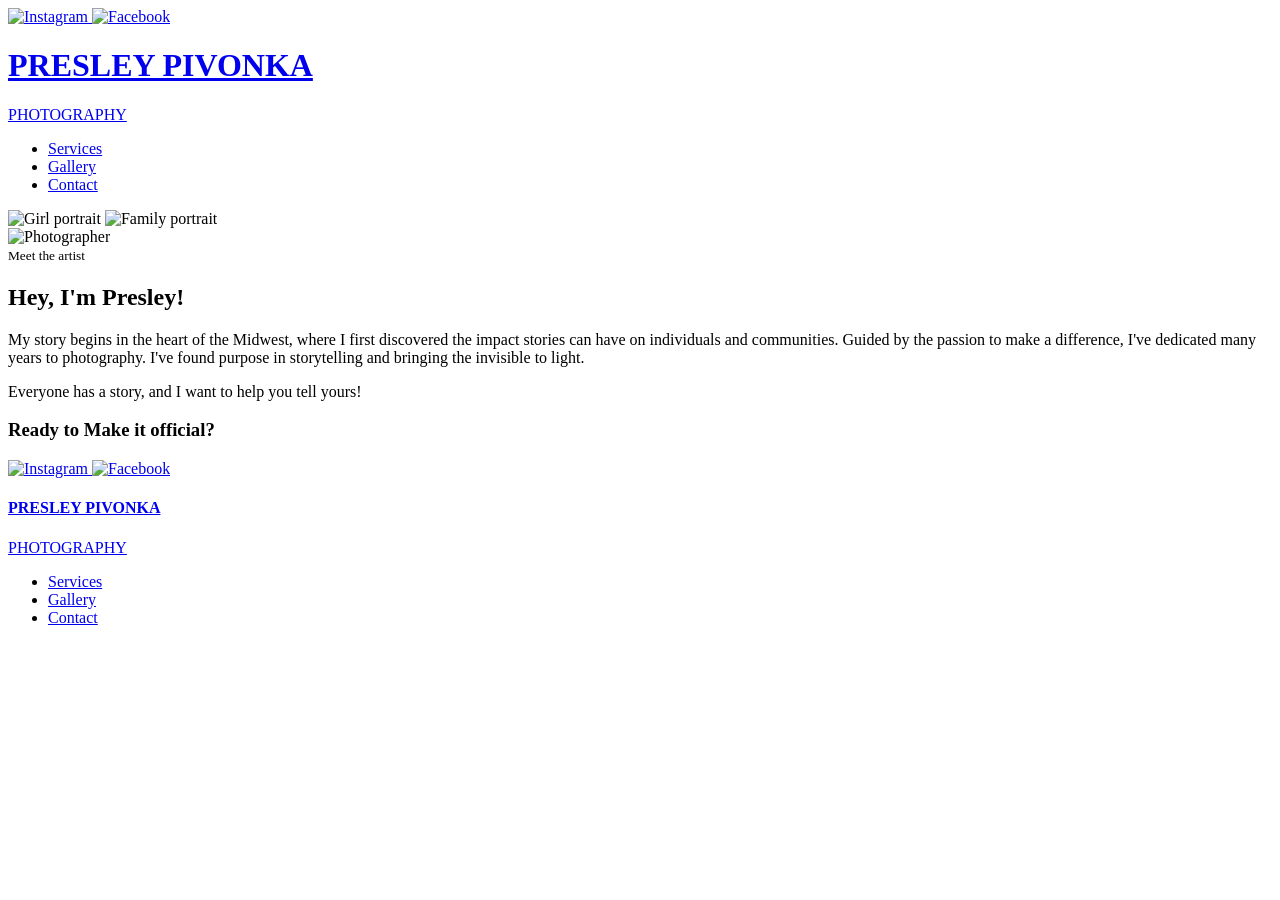
==== index.html @ f3a0726c "added favicons" ====
<!DOCTYPE html>
<html lang="en">
<head>
    <meta charset="UTF-8">
    <meta name="viewport" content="width=device-width, initial-scale=1.0">

    <title>Presley Pivonka Photography</title>

    <link rel="preconnect" href="https://fonts.googleapis.com">
    <link rel="preconnect" href="https://fonts.gstatic.com" crossorigin>

    <link href="https://fonts.googleapis.com/css2?family=Cormorant+Garamond:wght@400;600&family=Inter:wght@300;400;500&display=swap" rel="stylesheet">

	<link rel="icon" href="images/branding/favicon.ico" sizes="any">
	<link rel="icon" type="image/png" sizes="32x32" href="images/branding/favicon-32x32.png">
	<link rel="icon" type="image/png" sizes="192x192" href="images/branding/favicon-192x192.png">
	<link rel="apple-touch-icon" href="images/branding/favicon-192x192.png">

    <link rel="stylesheet" href="css/style.css">
</head>

<body>

<header>
    <div class="nav-wrapper">

        <div class="socials">
			<a href="https://instagram.com/presley.pivonka/" target="_blank">
				<img src="images/branding/instagram.png" alt="Instagram">
			</a>

			<a href="https://facebook.com/presley.pivonka" target="_blank">
				<img src="images/branding/facebook.png" alt="Facebook">
			</a>
		</div>

		<a href="index.html" class="logo">
			<h1>PRESLEY PIVONKA</h1>
			<span>PHOTOGRAPHY</span>
		</a>

        <nav>
            <ul>
                <li><a href="services.html">Services</a></li>
                <li><a href="gallery.html">Gallery</a></li>
                <li><a href="contact.html">Contact</a></li>
            </ul>
        </nav>

    </div>
</header>

<main class="container">

    <!-- Hero Images -->
    <section class="hero-grid">
        <img src="images/home/hero-1.jpg" alt="Girl portrait">
        <img src="images/home/hero-2.jpg" alt="Family portrait">
    </section>

    <!-- About -->
    <section class="about">

        <div class="about-image">
            <img src="images/home/presley.jpg" alt="Photographer">
        </div>

        <div class="about-content">
            <small>Meet the artist</small>

            <h2>Hey, I'm Presley!</h2>

            <p>
                My story begins in the heart of the Midwest, where I first
                discovered the impact stories can have on individuals and
                communities. Guided by the passion to make a difference,
                I've dedicated many years to photography. I've found purpose
                in storytelling and bringing the invisible to light.
            </p>

            <p>
                Everyone has a story, and I want to help you tell yours!
            </p>
        </div>

    </section>

    <!-- CTA -->
    <section class="cta">
        <h3>Ready to Make it official?</h3>
    </section>

</main>

<div class="divider"></div>

<footer>
    <div class="footer-inner">

        <div class="footer-socials">
			<a href="https://instagram.com/" target="_blank">
				<img src="images/branding/instagram.png" alt="Instagram">
			</a>

			<a href="https://facebook.com/" target="_blank">
				<img src="images/branding/facebook.png" alt="Facebook">
			</a>
		</div>

		<a href="index.html" class="footer-logo">
			<h4>PRESLEY PIVONKA</h4>
			<span>PHOTOGRAPHY</span>
		</a>

        <div class="footer-links">
            <ul>
                <li><a href="services.html">Services</a></li>
                <li><a href="gallery.html">Gallery</a></li>
                <li><a href="Contact.html">Contact</a></li>
            </ul>
        </div>

    </div>
</footer>

</body>
</html>
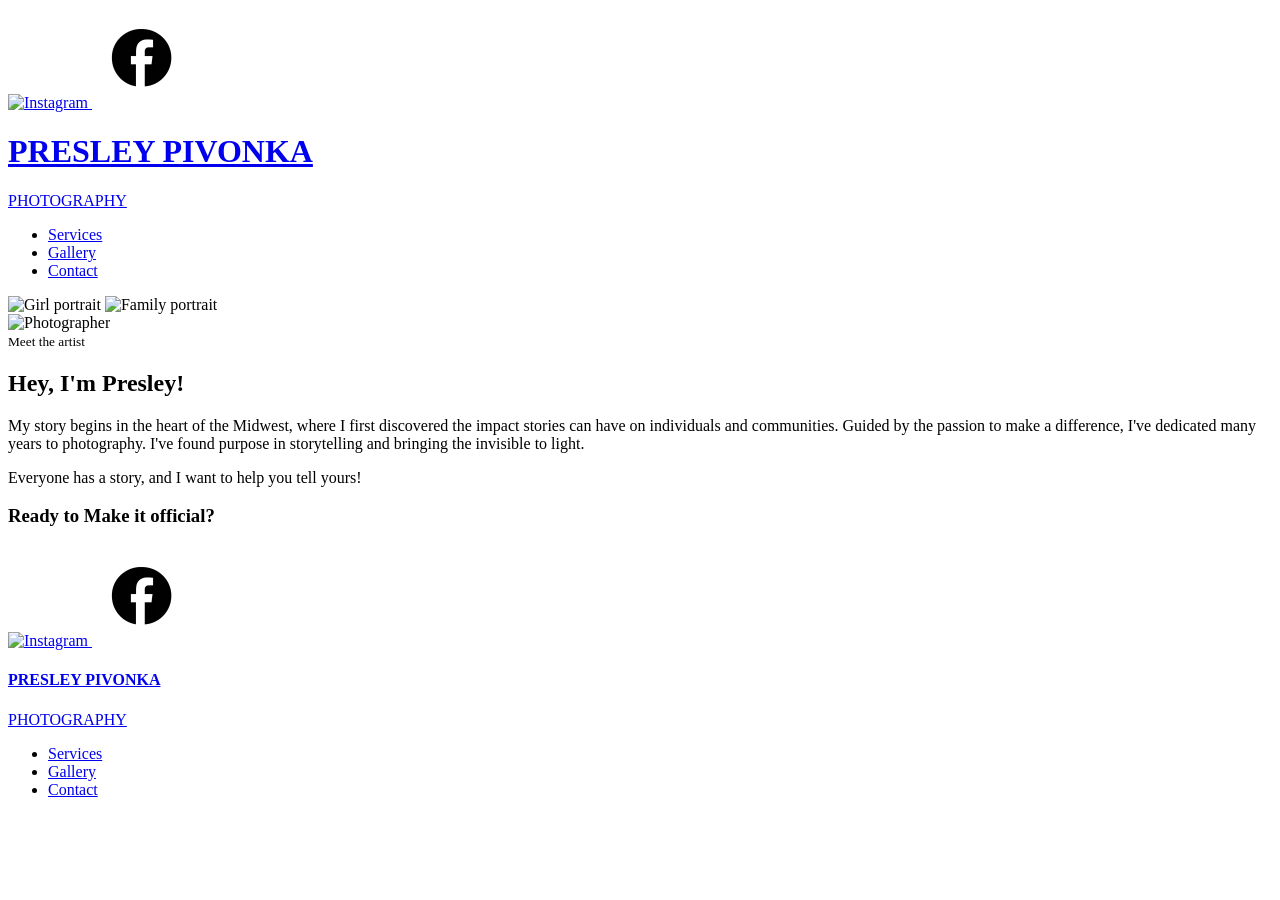
==== commit 9d68d44d: "fixed footer contact link in index" ====
--- a/index.html
+++ b/index.html
@@ -98,11 +98,11 @@
     <div class="footer-inner">
 
         <div class="footer-socials">
-			<a href="https://instagram.com/" target="_blank">
+			<a href="https://instagram.com/presley.pivonka/" target="_blank">
 				<img src="images/branding/instagram.png" alt="Instagram">
 			</a>
 
-			<a href="https://facebook.com/" target="_blank">
+			<a href="https://facebook.com/presley.pivonka" target="_blank">
 				<img src="images/branding/facebook.png" alt="Facebook">
 			</a>
 		</div>
@@ -116,7 +116,7 @@
             <ul>
                 <li><a href="services.html">Services</a></li>
                 <li><a href="gallery.html">Gallery</a></li>
-                <li><a href="Contact.html">Contact</a></li>
+                <li><a href="contact.html">Contact</a></li>
             </ul>
         </div>
 
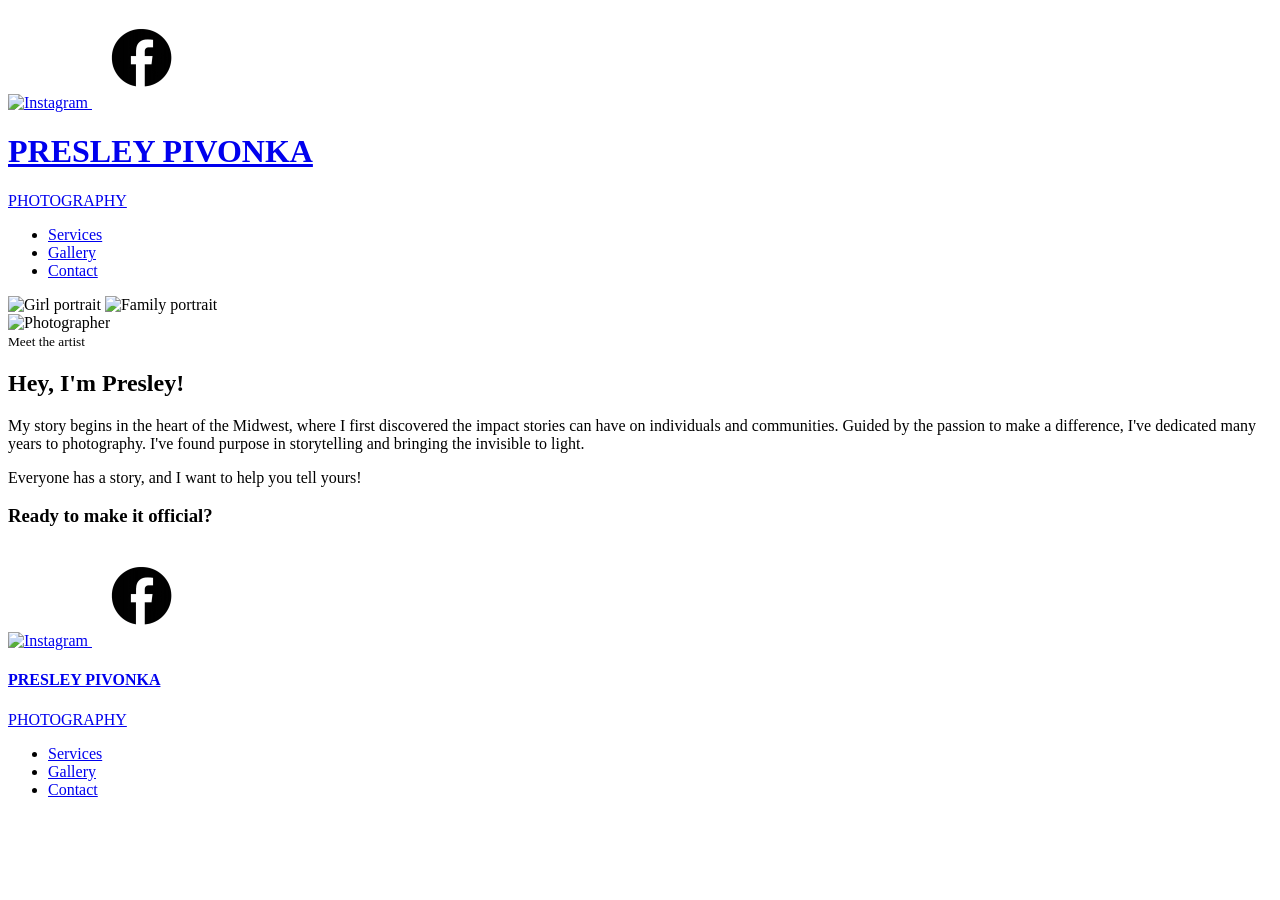
==== commit 2e1cc1fe: "Minor bug fixes" ====
--- a/index.html
+++ b/index.html
@@ -87,7 +87,7 @@
 
     <!-- CTA -->
     <section class="cta">
-        <h3>Ready to Make it official?</h3>
+        <h3>Ready to make it official?</h3>
     </section>
 
 </main>
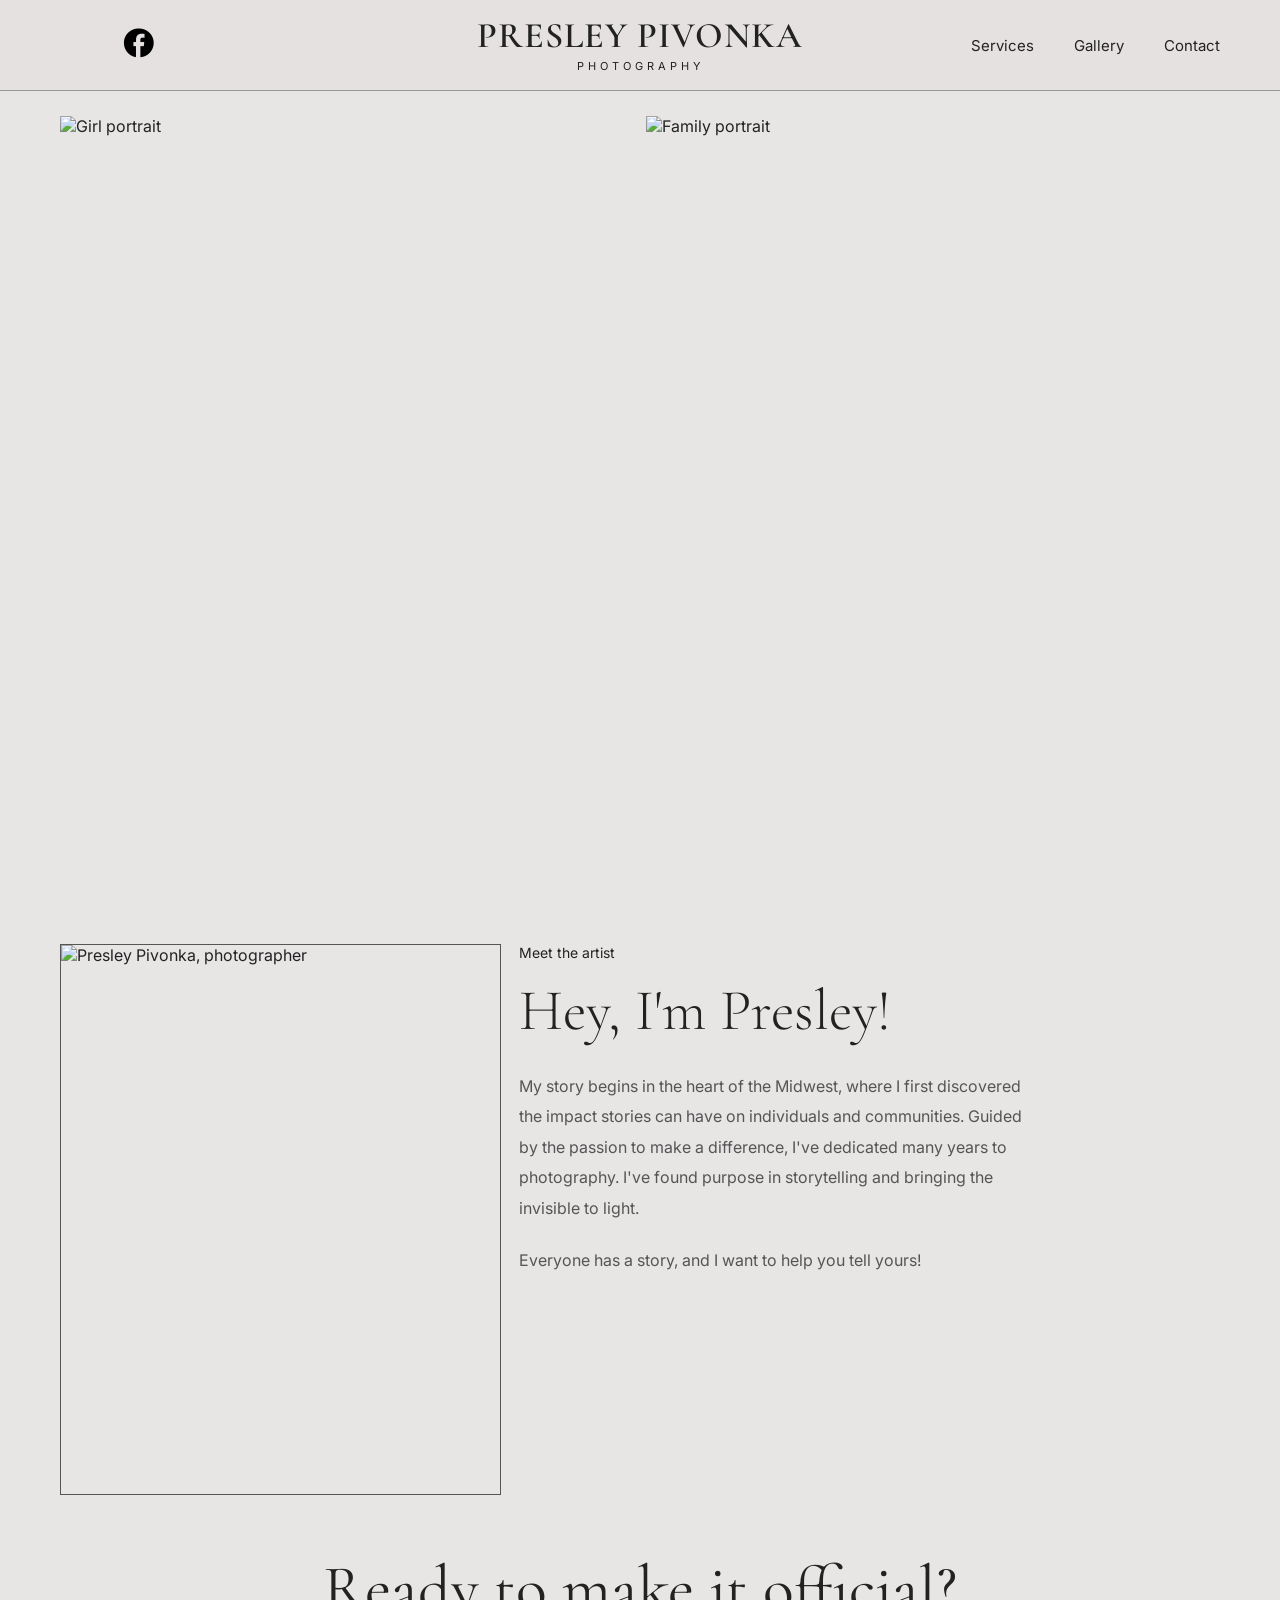
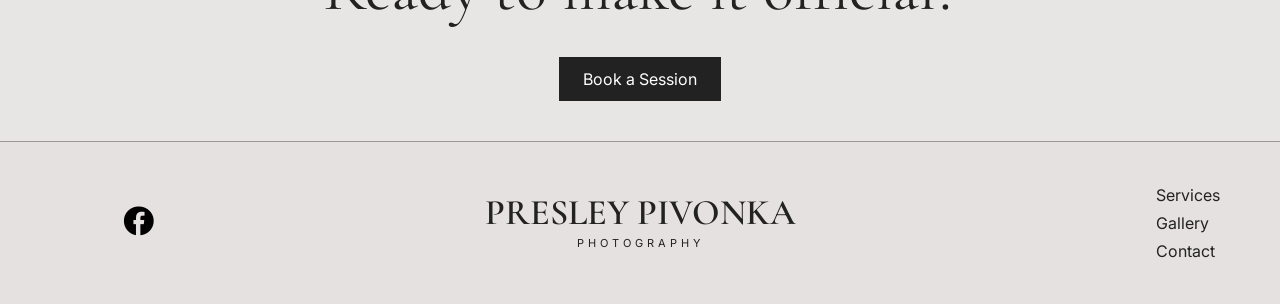
==== commit 2b7cdd5c: "Code cleanup" ====
--- a/index.html
+++ b/index.html
@@ -3,13 +3,14 @@
 <head>
     <meta charset="UTF-8">
     <meta name="viewport" content="width=device-width, initial-scale=1.0">
+	<meta name="description" content="Presley Pivonka Photography — capturing authentic family, senior, couples, and wedding moments in the Midwest.">
 
     <title>Presley Pivonka Photography</title>
 
     <link rel="preconnect" href="https://fonts.googleapis.com">
     <link rel="preconnect" href="https://fonts.gstatic.com" crossorigin>
 
-    <link href="https://fonts.googleapis.com/css2?family=Cormorant+Garamond:wght@400;600&family=Inter:wght@300;400;500&display=swap" rel="stylesheet">
+    <link href="https://fonts.googleapis.com/css2?family=Cormorant+Garamond:wght@300;400;600&family=Inter:wght@300;400;500&display=swap" rel="stylesheet">
 
 	<link rel="icon" href="images/branding/favicon.ico" sizes="any">
 	<link rel="icon" type="image/png" sizes="32x32" href="images/branding/favicon-32x32.png">
@@ -25,12 +26,12 @@
     <div class="nav-wrapper">
 
         <div class="socials">
-			<a href="https://instagram.com/presley.pivonka/" target="_blank">
-				<img src="images/branding/instagram.png" alt="Instagram">
+			<a href="https://instagram.com/presley.pivonka/" target="_blank" rel="noopener noreferrer" aria-label="Presley Pivonka on Instagram">
+				<img src="images/branding/instagram.png" alt="">
 			</a>
 
-			<a href="https://facebook.com/presley.pivonka" target="_blank">
-				<img src="images/branding/facebook.png" alt="Facebook">
+			<a href="https://facebook.com/presley.pivonka" target="_blank" rel="noopener noreferrer" aria-label="Presley Pivonka on Facebook">
+				<img src="images/branding/facebook.png" alt="">
 			</a>
 		</div>
 
@@ -39,7 +40,7 @@
 			<span>PHOTOGRAPHY</span>
 		</a>
 
-        <nav>
+        <nav aria-label="Main navigation">
             <ul>
                 <li><a href="services.html">Services</a></li>
                 <li><a href="gallery.html">Gallery</a></li>
@@ -54,15 +55,15 @@
 
     <!-- Hero Images -->
     <section class="hero-grid">
-        <img src="images/home/hero-1.jpg" alt="Girl portrait">
-        <img src="images/home/hero-2.jpg" alt="Family portrait">
+        <img src="images/home/hero-1.jpg" alt="Girl portrait" loading="eager">
+        <img src="images/home/hero-2.jpg" alt="Family portrait" loading="eager">
     </section>
 
     <!-- About -->
     <section class="about">
 
         <div class="about-image">
-            <img src="images/home/presley.jpg" alt="Photographer">
+            <img src="images/home/presley.jpg" alt="Presley Pivonka, photographer" loading="lazy">
         </div>
 
         <div class="about-content">
@@ -88,6 +89,7 @@
     <!-- CTA -->
     <section class="cta">
         <h3>Ready to make it official?</h3>
+        <a href="contact.html" class="service-btn">Book a Session</a>
     </section>
 
 </main>
@@ -98,12 +100,12 @@
     <div class="footer-inner">
 
         <div class="footer-socials">
-			<a href="https://instagram.com/presley.pivonka/" target="_blank">
-				<img src="images/branding/instagram.png" alt="Instagram">
+			<a href="https://instagram.com/presley.pivonka/" target="_blank" rel="noopener noreferrer" aria-label="Presley Pivonka on Instagram">
+				<img src="images/branding/instagram.png" alt="">
 			</a>
 
-			<a href="https://facebook.com/presley.pivonka" target="_blank">
-				<img src="images/branding/facebook.png" alt="Facebook">
+			<a href="https://facebook.com/presley.pivonka" target="_blank" rel="noopener noreferrer" aria-label="Presley Pivonka on Facebook">
+				<img src="images/branding/facebook.png" alt="">
 			</a>
 		</div>
 
--- a/css/style.css
+++ b/css/style.css
@@ -0,0 +1,701 @@
+/* =====================
+   CSS VARIABLES
+===================== */
+
+:root {
+    --bg:           #e8e5e5;
+    --surface:      #e5e1e1;
+    --text:         #222;
+    --muted:        #555;
+    --border:       #bbb;
+    --border-light: #ddd;
+    --border-mid:   #999;
+    --white:        #fff;
+}
+
+/* =====================
+   GLOBAL
+===================== */
+
+html {
+    scroll-behavior: smooth;
+}
+
+a:focus-visible,
+button:focus-visible,
+input:focus-visible,
+select:focus-visible,
+textarea:focus-visible {
+    outline: 2px solid var(--text);
+    outline-offset: 2px;
+}
+
+* {
+    margin: 0;
+    padding: 0;
+    box-sizing: border-box;
+}
+
+img {
+    max-width: 100%;
+    display: block;
+}
+
+body {
+    background: var(--bg);
+    color: var(--text);
+    font-family: 'Inter', sans-serif;
+}
+
+/* =====================
+   HEADER
+===================== */
+
+header {
+    background: var(--surface);
+    border-bottom: 1px solid var(--border-mid);
+}
+
+.nav-wrapper {
+    max-width: 1200px;
+    width: 100%;
+    margin: auto;
+    padding: 0 20px;
+    height: 90px;
+
+    display: grid;
+    grid-template-columns: 1fr auto 1fr;
+    align-items: center;
+}
+
+/* Logo Link */
+
+.logo {
+    text-align: center;
+    line-height: 1.1;
+    text-decoration: none;
+    color: var(--text);
+    display: block;
+    cursor: pointer;
+    transition: opacity .3s ease;
+}
+
+.logo:hover {
+    opacity: .8;
+}
+
+/* Shared styles for <h1> (home) and <p class="logo-name"> (inner pages) */
+.logo h1,
+.logo-name {
+    font-family: 'Cormorant Garamond', serif;
+    font-size: 36px;
+    letter-spacing: 1px;
+    font-weight: 600;
+    margin: 0;
+}
+
+.logo span {
+    font-size: 11px;
+    letter-spacing: 4px;
+}
+
+/* Social Images */
+
+.socials {
+    justify-self: start;
+}
+
+.socials a {
+    display: inline-block;
+}
+
+.socials img {
+    width: 50px;
+    height: auto;
+    display: block;
+    transition: opacity .3s ease;
+}
+
+.socials img:hover {
+    opacity: .8;
+}
+
+/* Navigation */
+
+nav {
+    justify-self: end;
+}
+
+nav ul {
+    display: flex;
+    list-style: none;
+    gap: 40px;
+}
+
+nav a {
+    text-decoration: none;
+    color: var(--text);
+    font-size: 15px;
+    transition: opacity .3s ease;
+}
+
+nav a:hover {
+    opacity: .7;
+}
+
+/* Active page indicator */
+nav a[aria-current="page"] {
+    opacity: .45;
+    pointer-events: none;
+}
+
+/* =====================
+   MAIN CONTENT
+===================== */
+
+.container {
+    max-width: 1200px;
+    width: 100%;
+    margin: 25px auto 0;
+    padding: 0 20px;
+}
+
+/* Hero Images */
+
+.hero-grid {
+    display: grid;
+    grid-template-columns: 1fr 1fr;
+    gap: 12px;
+}
+
+.hero-grid img {
+    width: 100%;
+    height: 800px;
+    object-fit: cover;
+    display: block;
+}
+
+/* =====================
+   ABOUT SECTION
+===================== */
+
+.about {
+    margin-top: 28px;
+
+    display: grid;
+    grid-template-columns: 38% 62%;
+    gap: 18px;
+    align-items: start;
+}
+
+.about-image img {
+    width: 100%;
+    aspect-ratio: 4 / 5;
+    object-fit: cover;
+    border: 1px solid var(--muted);
+}
+
+.about-content small {
+    display: block;
+    margin-bottom: 14px;
+    font-size: 14px;
+}
+
+.about-content h2 {
+    font-size: 58px;
+    font-weight: 300;
+    margin-bottom: 25px;
+    font-family: 'Cormorant Garamond', serif;
+}
+
+.about-content p {
+    max-width: 520px;
+    line-height: 1.9;
+    color: var(--muted);
+    margin-bottom: 22px;
+}
+
+/* =====================
+   CTA
+===================== */
+
+.cta {
+    text-align: center;
+    margin: 55px 0 40px;
+}
+
+.cta h3 {
+    font-family: 'Cormorant Garamond', serif;
+    font-size: 64px;
+    font-weight: 400;
+    margin-bottom: 30px;
+}
+
+/* Reset service-btn margin when used inside .cta */
+.cta .service-btn {
+    margin: 0;
+}
+
+/* =====================
+   DIVIDER
+===================== */
+
+.divider {
+    border-top: 1px solid var(--border-mid);
+}
+
+/* =====================
+   FOOTER
+===================== */
+
+footer {
+    background: var(--surface);
+    padding: 35px 0;
+}
+
+.footer-inner {
+    max-width: 1200px;
+    width: 100%;
+    margin: auto;
+    padding: 0 20px;
+
+    display: grid;
+    grid-template-columns: 1fr auto 1fr;
+    align-items: center;
+}
+
+/* Footer Social Images */
+
+.footer-socials {
+    justify-self: start;
+}
+
+.footer-socials a {
+    display: inline-block;
+}
+
+.footer-socials img {
+    width: 50px;
+    height: auto;
+    display: block;
+    transition: opacity .3s ease;
+}
+
+.footer-socials img:hover {
+    opacity: .8;
+}
+
+/* Footer Logo Link */
+
+.footer-logo {
+    text-align: center;
+    text-decoration: none;
+    color: var(--text);
+    display: block;
+    cursor: pointer;
+    transition: opacity .3s ease;
+}
+
+.footer-logo:hover {
+    opacity: .8;
+}
+
+/* Shared between old <h4> and new <p class="logo-name"> in footer */
+.footer-logo h4,
+.footer-logo .logo-name {
+    font-family: 'Cormorant Garamond', serif;
+    font-size: 36px;
+    line-height: 1;
+    font-weight: 600;
+    margin: 0;
+}
+
+.footer-logo span {
+    font-size: 11px;
+    letter-spacing: 4px;
+}
+
+.footer-links {
+    justify-self: end;
+}
+
+.footer-links ul {
+    list-style: none;
+}
+
+.footer-links li {
+    margin: 8px 0;
+}
+
+.footer-links a {
+    text-decoration: none;
+    color: var(--text);
+    transition: opacity .3s ease;
+}
+
+.footer-links a:hover {
+    opacity: .7;
+}
+
+/* =====================
+   TABLET
+===================== */
+
+@media (max-width: 900px) {
+
+    .nav-wrapper,
+    .footer-inner {
+        grid-template-columns: 1fr;
+        gap: 20px;
+        height: auto;
+        padding: 20px;
+        text-align: center;
+    }
+
+    nav,
+    .footer-links {
+        justify-self: center;
+    }
+
+    .socials,
+    .footer-socials {
+        justify-self: center;
+    }
+
+    nav ul {
+        flex-wrap: wrap;
+        justify-content: center;
+        gap: 20px;
+    }
+
+    .hero-grid {
+        grid-template-columns: 1fr;
+        gap: 20px;
+    }
+
+    .hero-grid img {
+        height: auto;
+        aspect-ratio: 4/5;
+    }
+
+    .about {
+        grid-template-columns: 1fr;
+        gap: 30px;
+    }
+
+    .about-content {
+        text-align: center;
+    }
+
+    .about-content p {
+        max-width: 100%;
+    }
+
+    .about-content h2 {
+        font-size: 42px;
+    }
+
+    .cta {
+        padding: 0 20px;
+    }
+
+    .cta h3 {
+        font-size: 42px;
+        line-height: 1.2;
+    }
+}
+
+/* =====================
+   MOBILE
+===================== */
+
+@media (max-width: 480px) {
+
+    .container {
+        padding: 0 16px;
+    }
+
+    .nav-wrapper,
+    .footer-inner {
+        padding: 16px;
+    }
+
+    .logo h1,
+    .logo-name {
+        font-size: 28px;
+    }
+
+    .about-content h2 {
+        font-size: 34px;
+    }
+
+    .cta h3 {
+        font-size: 32px;
+    }
+
+    nav ul {
+        gap: 15px;
+    }
+
+    .socials img,
+    .footer-socials img {
+        width: 40px;
+    }
+}
+
+/* =====================
+   GALLERY PAGE
+===================== */
+
+.page-header {
+    text-align: center;
+    margin: 60px 0;
+}
+
+.page-header h1 {
+    font-family: 'Cormorant Garamond', serif;
+    font-size: 72px;
+    font-weight: 400;
+    margin-bottom: 15px;
+}
+
+.page-header p {
+    max-width: 600px;
+    margin: 0 auto;
+    line-height: 1.8;
+    color: var(--muted);
+}
+
+.gallery-section {
+    margin-bottom: 80px;
+}
+
+.gallery-section h2 {
+    font-family: 'Cormorant Garamond', serif;
+    font-size: 48px;
+    font-weight: 400;
+    margin-bottom: 25px;
+    text-align: center;
+}
+
+.gallery-grid {
+    display: grid;
+    grid-template-columns: repeat(auto-fit, minmax(300px, 1fr));
+    gap: 20px;
+}
+
+/* Wrapper clips the scale-on-hover so images don't bleed outside their cell */
+.gallery-item {
+    overflow: hidden;
+}
+
+.gallery-item img {
+    width: 100%;
+    aspect-ratio: 4/5;
+    object-fit: cover;
+    display: block;
+    transition: transform .3s ease;
+}
+
+.gallery-item img:hover {
+    transform: scale(1.02);
+}
+
+@media (max-width: 768px) {
+
+    .page-header h1 {
+        font-size: 52px;
+    }
+
+    .gallery-section h2 {
+        font-size: 36px;
+    }
+
+    .gallery-grid {
+        grid-template-columns: 1fr;
+    }
+}
+
+/* =====================
+   CONTACT PAGE
+===================== */
+
+.contact-section {
+    display: grid;
+    grid-template-columns: 1fr 1fr;
+    gap: 60px;
+    margin-bottom: 80px;
+}
+
+.contact-info h2 {
+    font-family: 'Cormorant Garamond', serif;
+    font-size: 48px;
+    font-weight: 400;
+    margin-bottom: 20px;
+}
+
+.contact-info p {
+    line-height: 1.9;
+    color: var(--muted);
+    margin-bottom: 20px;
+}
+
+.contact-social {
+    margin-top: 30px;
+}
+
+.contact-social a {
+    text-decoration: none;
+    color: var(--text);
+    border-bottom: 1px solid var(--text);
+    transition: opacity .3s ease;
+}
+
+.contact-social a:hover {
+    opacity: .7;
+}
+
+.contact-form {
+    display: flex;
+    flex-direction: column;
+    gap: 12px;
+}
+
+.contact-form label {
+    font-size: 14px;
+    margin-top: 10px;
+}
+
+.contact-form input,
+.contact-form select,
+.contact-form textarea {
+    padding: 14px;
+    border: 1px solid var(--border);
+    background: var(--white);
+    font-size: 16px;
+    font-family: 'Inter', sans-serif;
+}
+
+.contact-form textarea {
+    resize: vertical;
+}
+
+.submit-btn {
+    margin-top: 20px;
+    padding: 15px;
+    border: none;
+    background: var(--text);
+    color: var(--white);
+    cursor: pointer;
+    font-size: 16px;
+    font-family: 'Inter', sans-serif;
+    transition: opacity .3s ease;
+}
+
+.submit-btn:hover {
+    opacity: .85;
+}
+
+@media (max-width: 900px) {
+
+    .contact-section {
+        grid-template-columns: 1fr;
+        gap: 40px;
+    }
+
+    .contact-info {
+        text-align: center;
+    }
+
+    .contact-info h2 {
+        font-size: 40px;
+    }
+}
+
+/* =====================
+   SERVICES PAGE
+===================== */
+
+.services-grid {
+    display: grid;
+    grid-template-columns: repeat(auto-fit, minmax(300px, 1fr));
+    gap: 30px;
+    margin-bottom: 80px;
+}
+
+.service-card {
+    background: var(--white);
+    overflow: hidden;
+    border: 1px solid var(--border-light);
+}
+
+.service-card img {
+    width: 100%;
+    aspect-ratio: 4/3;
+    object-fit: cover;
+    display: block;
+}
+
+.service-card h2 {
+    font-family: 'Cormorant Garamond', serif;
+    font-size: 36px;
+    font-weight: 400;
+    padding: 25px 25px 10px;
+}
+
+.service-card p {
+    padding: 0 25px;
+    line-height: 1.8;
+    color: var(--muted);
+}
+
+.service-card h3 {
+    padding: 20px 25px;
+    font-size: 18px;
+    font-weight: 500;
+}
+
+.service-btn {
+    display: inline-block;
+    margin: 0 25px 25px;
+    padding: 12px 24px;
+    background: var(--text);
+    color: var(--white);
+    text-decoration: none;
+    font-family: 'Inter', sans-serif;
+    transition: opacity .3s ease;
+}
+
+.service-btn:hover {
+    opacity: .85;
+}
+
+.services-cta {
+    text-align: center;
+    padding: 80px 20px;
+}
+
+.services-cta h2 {
+    font-family: 'Cormorant Garamond', serif;
+    font-size: 52px;
+    font-weight: 400;
+    margin-bottom: 20px;
+}
+
+.services-cta p {
+    max-width: 600px;
+    margin: 0 auto 30px;
+    line-height: 1.8;
+    color: var(--muted);
+}
+
+@media (max-width: 768px) {
+
+    .services-cta h2 {
+        font-size: 38px;
+    }
+
+    .service-card h2 {
+        font-size: 30px;
+    }
+}
